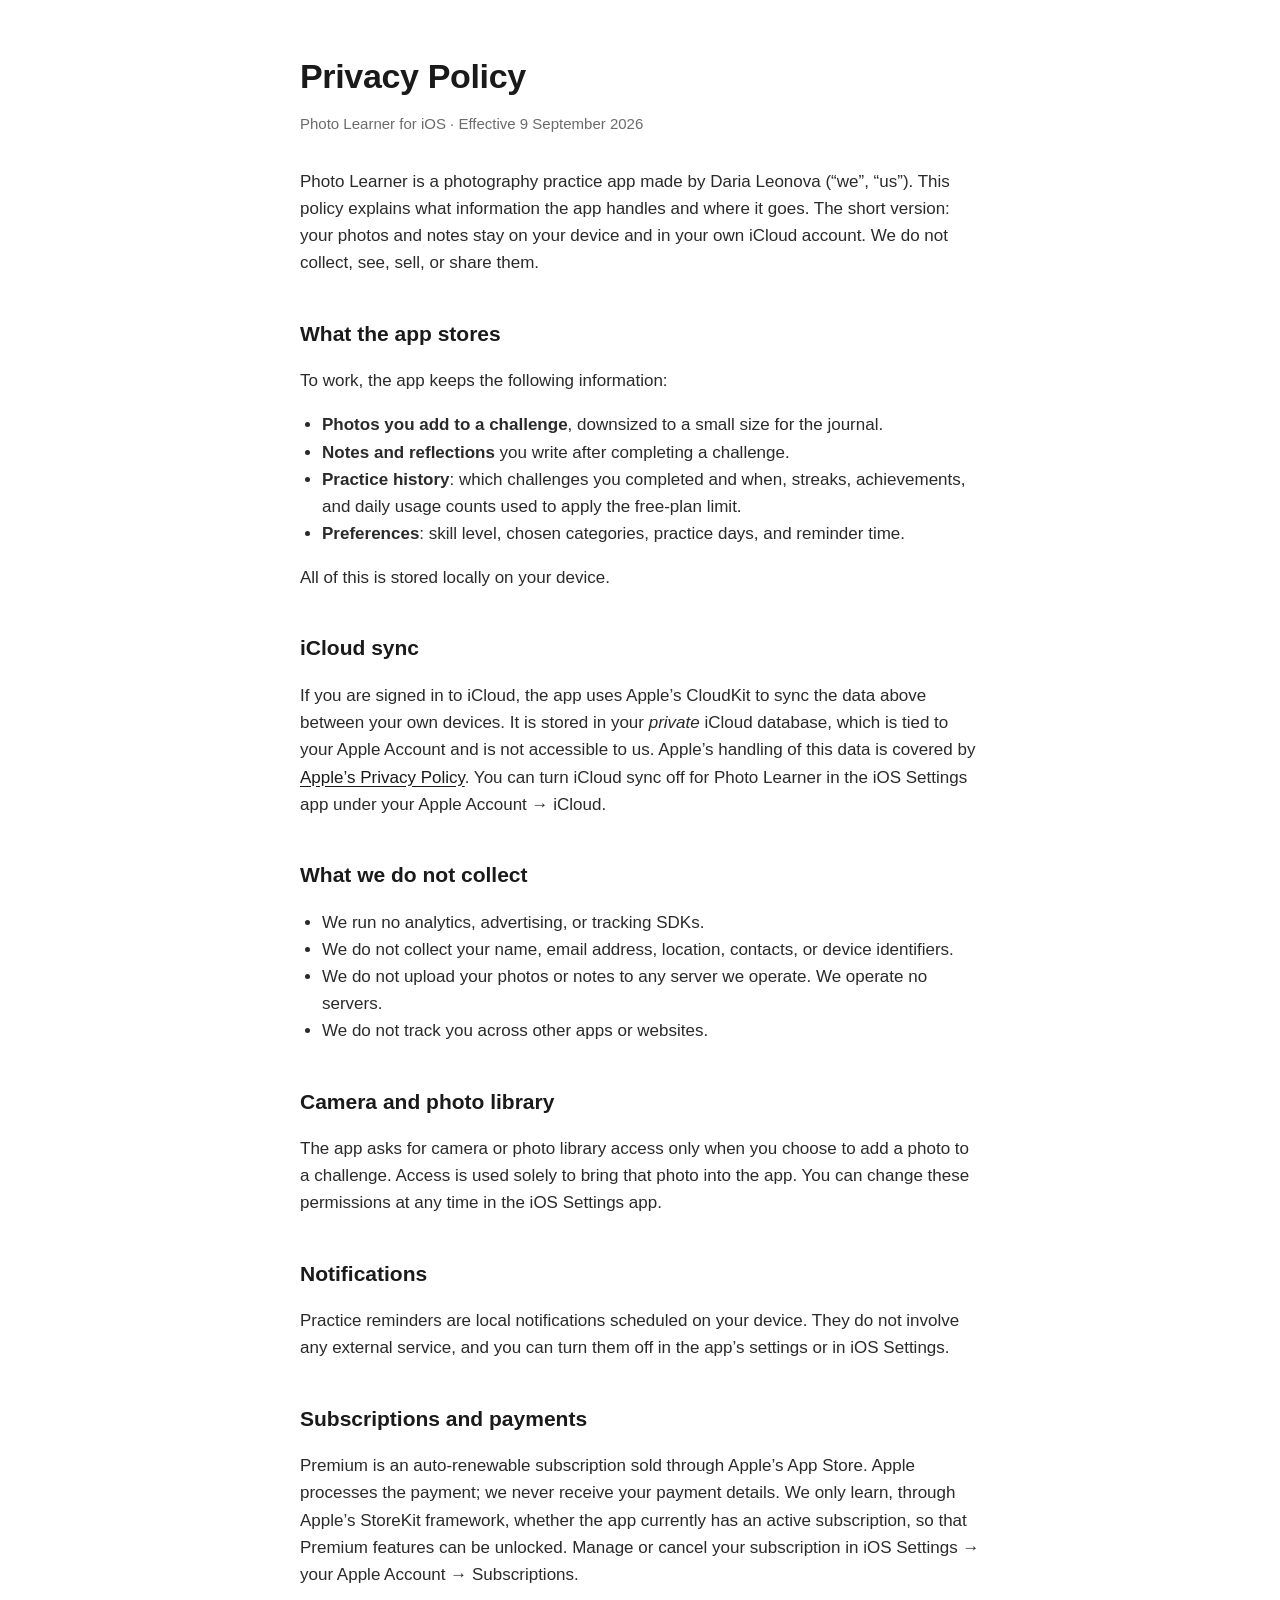
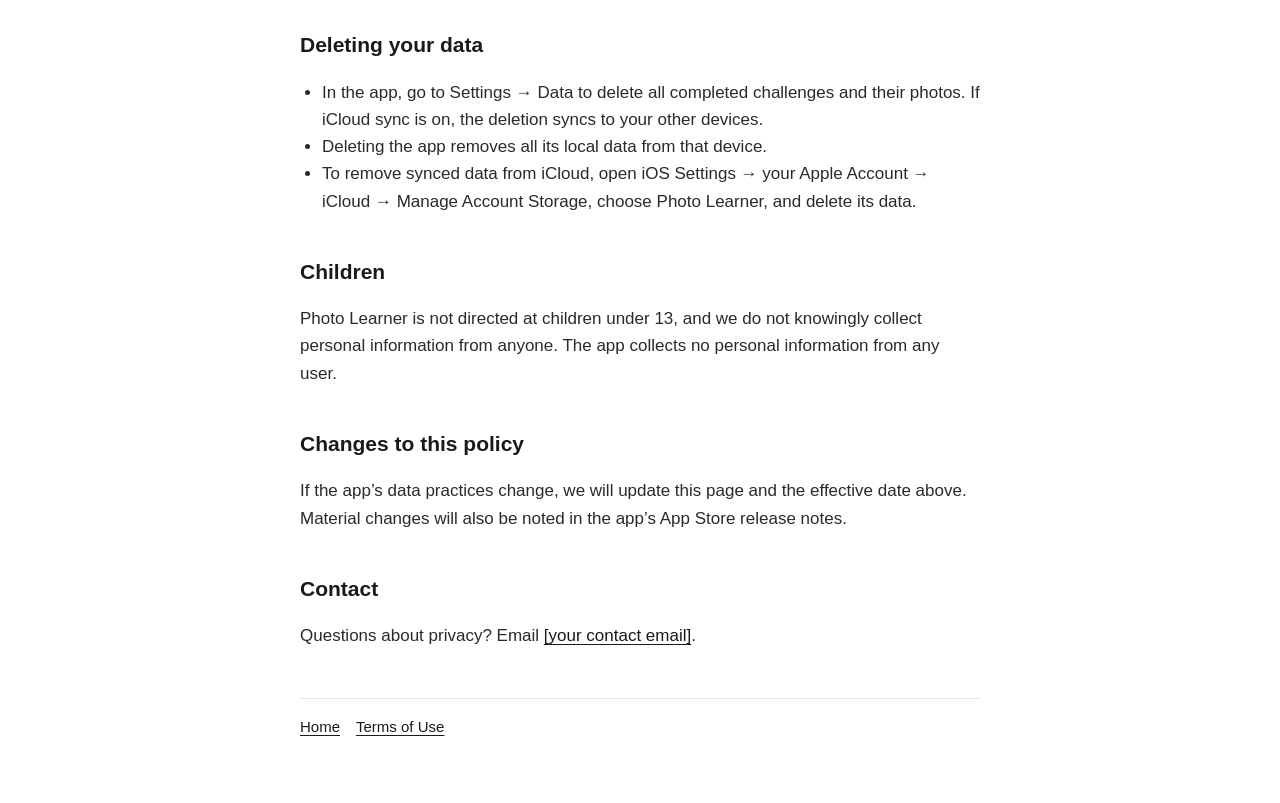
==== privacy.html @ 89b7b3da "Privacy policy and terms of use" ====
<!doctype html>
<html lang="en">
<head>
  <meta charset="utf-8">
  <meta name="viewport" content="width=device-width, initial-scale=1">
  <title>Photo Learner — Privacy Policy</title>
  <link rel="stylesheet" href="style.css">
</head>
<body>
<main>
  <h1>Privacy Policy</h1>
  <p class="meta">Photo Learner for iOS · Effective 9 September 2026</p>

  <p>Photo Learner is a photography practice app made by Daria Leonova (“we”, “us”). This policy explains what information the app handles and where it goes. The short version: your photos and notes stay on your device and in your own iCloud account. We do not collect, see, sell, or share them.</p>

  <h2>What the app stores</h2>
  <p>To work, the app keeps the following information:</p>
  <ul>
    <li><strong>Photos you add to a challenge</strong>, downsized to a small size for the journal.</li>
    <li><strong>Notes and reflections</strong> you write after completing a challenge.</li>
    <li><strong>Practice history</strong>: which challenges you completed and when, streaks, achievements, and daily usage counts used to apply the free-plan limit.</li>
    <li><strong>Preferences</strong>: skill level, chosen categories, practice days, and reminder time.</li>
  </ul>
  <p>All of this is stored locally on your device.</p>

  <h2>iCloud sync</h2>
  <p>If you are signed in to iCloud, the app uses Apple’s CloudKit to sync the data above between your own devices. It is stored in your <em>private</em> iCloud database, which is tied to your Apple Account and is not accessible to us. Apple’s handling of this data is covered by <a href="https://www.apple.com/legal/privacy/">Apple’s Privacy Policy</a>. You can turn iCloud sync off for Photo Learner in the iOS Settings app under your Apple Account → iCloud.</p>

  <h2>What we do not collect</h2>
  <ul>
    <li>We run no analytics, advertising, or tracking SDKs.</li>
    <li>We do not collect your name, email address, location, contacts, or device identifiers.</li>
    <li>We do not upload your photos or notes to any server we operate. We operate no servers.</li>
    <li>We do not track you across other apps or websites.</li>
  </ul>

  <h2>Camera and photo library</h2>
  <p>The app asks for camera or photo library access only when you choose to add a photo to a challenge. Access is used solely to bring that photo into the app. You can change these permissions at any time in the iOS Settings app.</p>

  <h2>Notifications</h2>
  <p>Practice reminders are local notifications scheduled on your device. They do not involve any external service, and you can turn them off in the app’s settings or in iOS Settings.</p>

  <h2>Subscriptions and payments</h2>
  <p>Premium is an auto-renewable subscription sold through Apple’s App Store. Apple processes the payment; we never receive your payment details. We only learn, through Apple’s StoreKit framework, whether the app currently has an active subscription, so that Premium features can be unlocked. Manage or cancel your subscription in iOS Settings → your Apple Account → Subscriptions.</p>

  <h2>Deleting your data</h2>
  <ul>
    <li>In the app, go to Settings → Data to delete all completed challenges and their photos. If iCloud sync is on, the deletion syncs to your other devices.</li>
    <li>Deleting the app removes all its local data from that device.</li>
    <li>To remove synced data from iCloud, open iOS Settings → your Apple Account → iCloud → Manage Account Storage, choose Photo Learner, and delete its data.</li>
  </ul>

  <h2>Children</h2>
  <p>Photo Learner is not directed at children under 13, and we do not knowingly collect personal information from anyone. The app collects no personal information from any user.</p>

  <h2>Changes to this policy</h2>
  <p>If the app’s data practices change, we will update this page and the effective date above. Material changes will also be noted in the app’s App Store release notes.</p>

  <h2>Contact</h2>
  <p>Questions about privacy? Email <a href="mailto:[your contact email]">[your contact email]</a>.</p>

  <nav><a href="index.html">Home</a><a href="terms.html">Terms of Use</a></nav>
</main>
</body>
</html>
---- style.css ----
:root { color-scheme: light; }
body {
  margin: 0;
  padding: 0 24px 64px;
  background: #ffffff;
  color: #1a1a1a;
  font: 17px/1.6 -apple-system, BlinkMacSystemFont, "SF Pro Text", "Helvetica Neue", Helvetica, Arial, sans-serif;
}
main { max-width: 680px; margin: 0 auto; }
h1 { font-size: 34px; line-height: 1.2; margin: 56px 0 8px; letter-spacing: -0.01em; }
h2 { font-size: 21px; margin: 40px 0 8px; }
p, li { color: #2a2a2a; }
.meta { color: #6b6b6b; font-size: 15px; margin-bottom: 32px; }
a { color: #1a1a1a; text-decoration: underline; text-underline-offset: 3px; }
nav { margin-top: 48px; padding-top: 16px; border-top: 1px solid #e5e5e5; font-size: 15px; color: #6b6b6b; }
nav a { margin-right: 16px; }
ul { padding-left: 22px; }
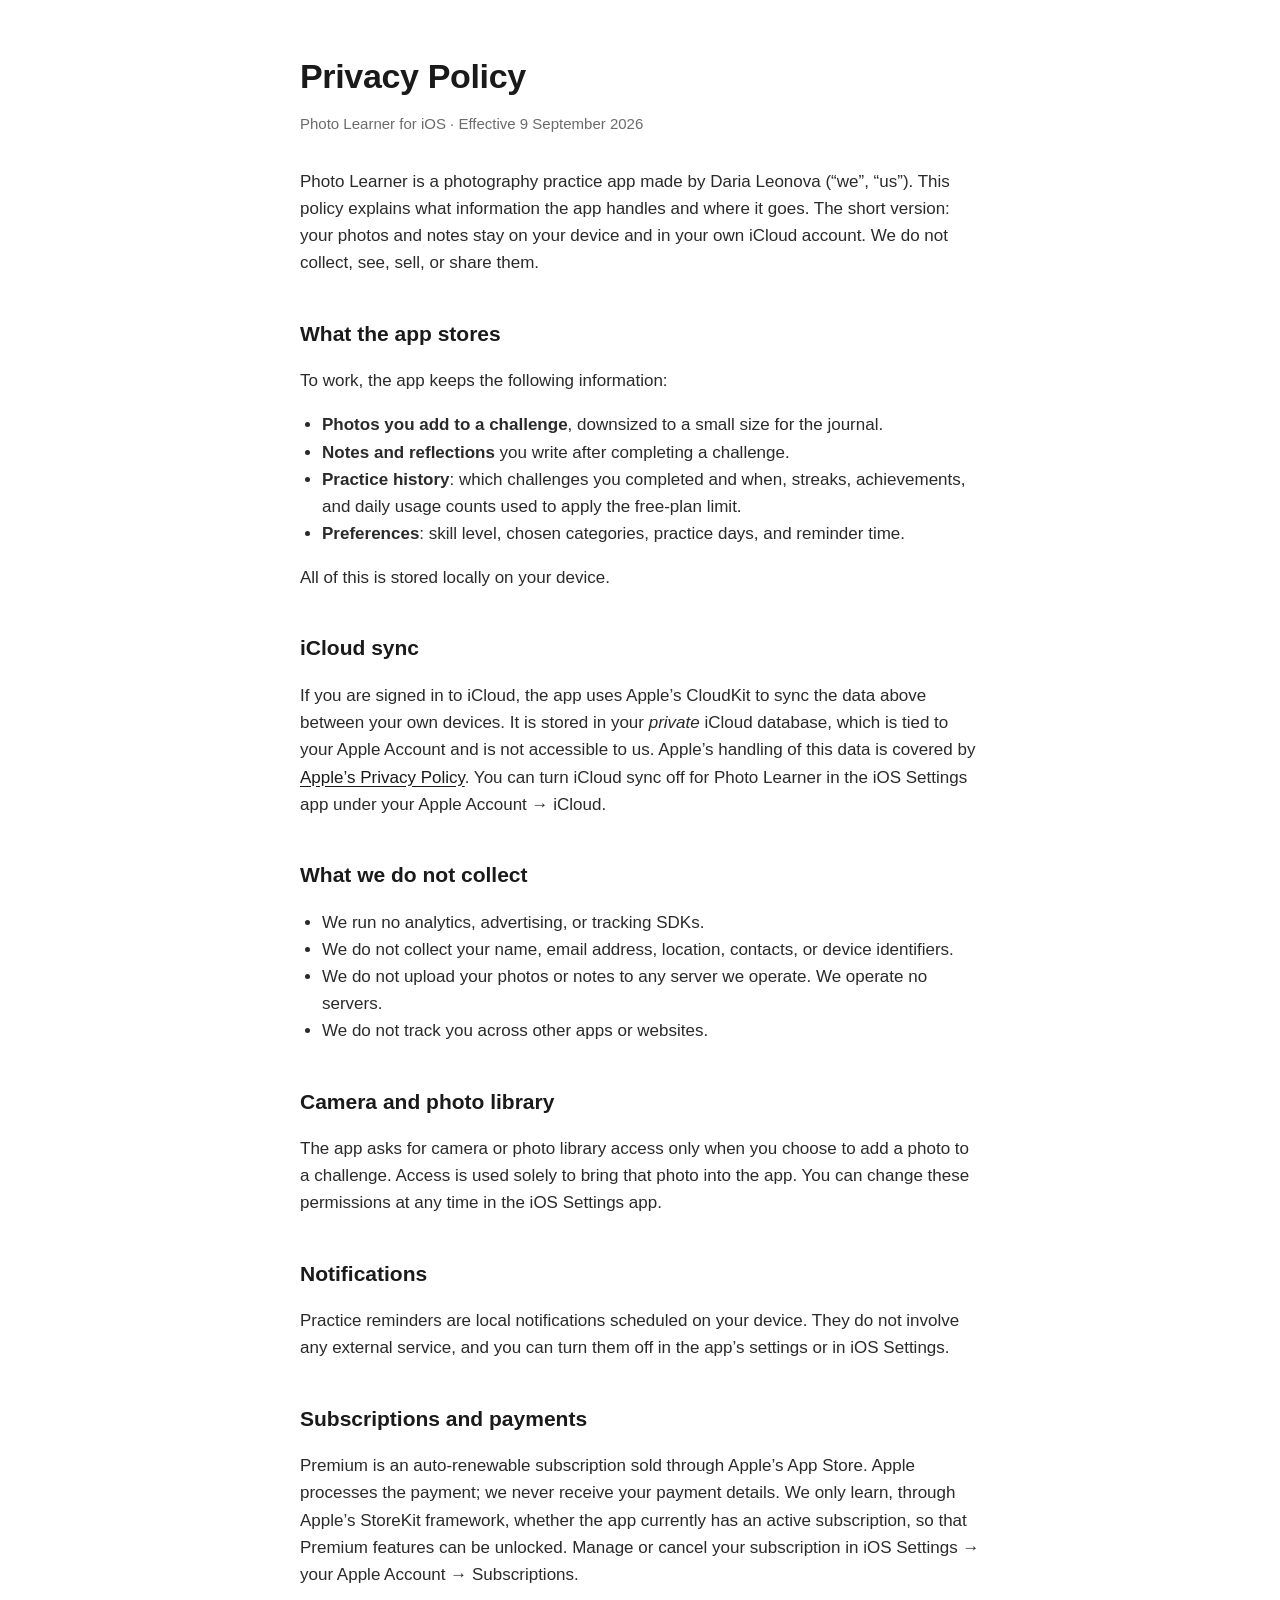
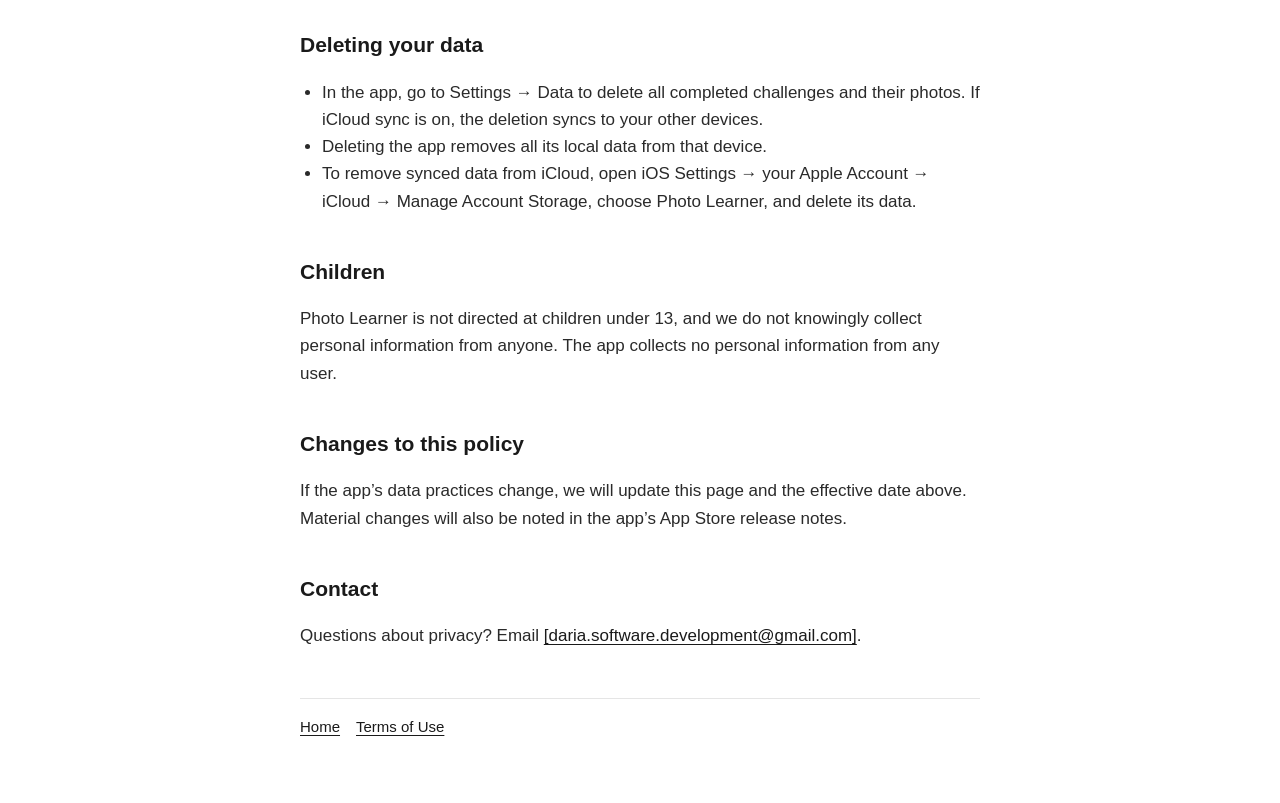
==== commit 7fc0bdd0: "Update contact email in privacy policy" ====
--- a/privacy.html
+++ b/privacy.html
@@ -57,7 +57,7 @@
   <p>If the app’s data practices change, we will update this page and the effective date above. Material changes will also be noted in the app’s App Store release notes.</p>
 
   <h2>Contact</h2>
-  <p>Questions about privacy? Email <a href="mailto:[your contact email]">[your contact email]</a>.</p>
+  <p>Questions about privacy? Email <a href="mailto:[daria.software.development@gmail.com]">[daria.software.development@gmail.com]</a>.</p>
 
   <nav><a href="index.html">Home</a><a href="terms.html">Terms of Use</a></nav>
 </main>
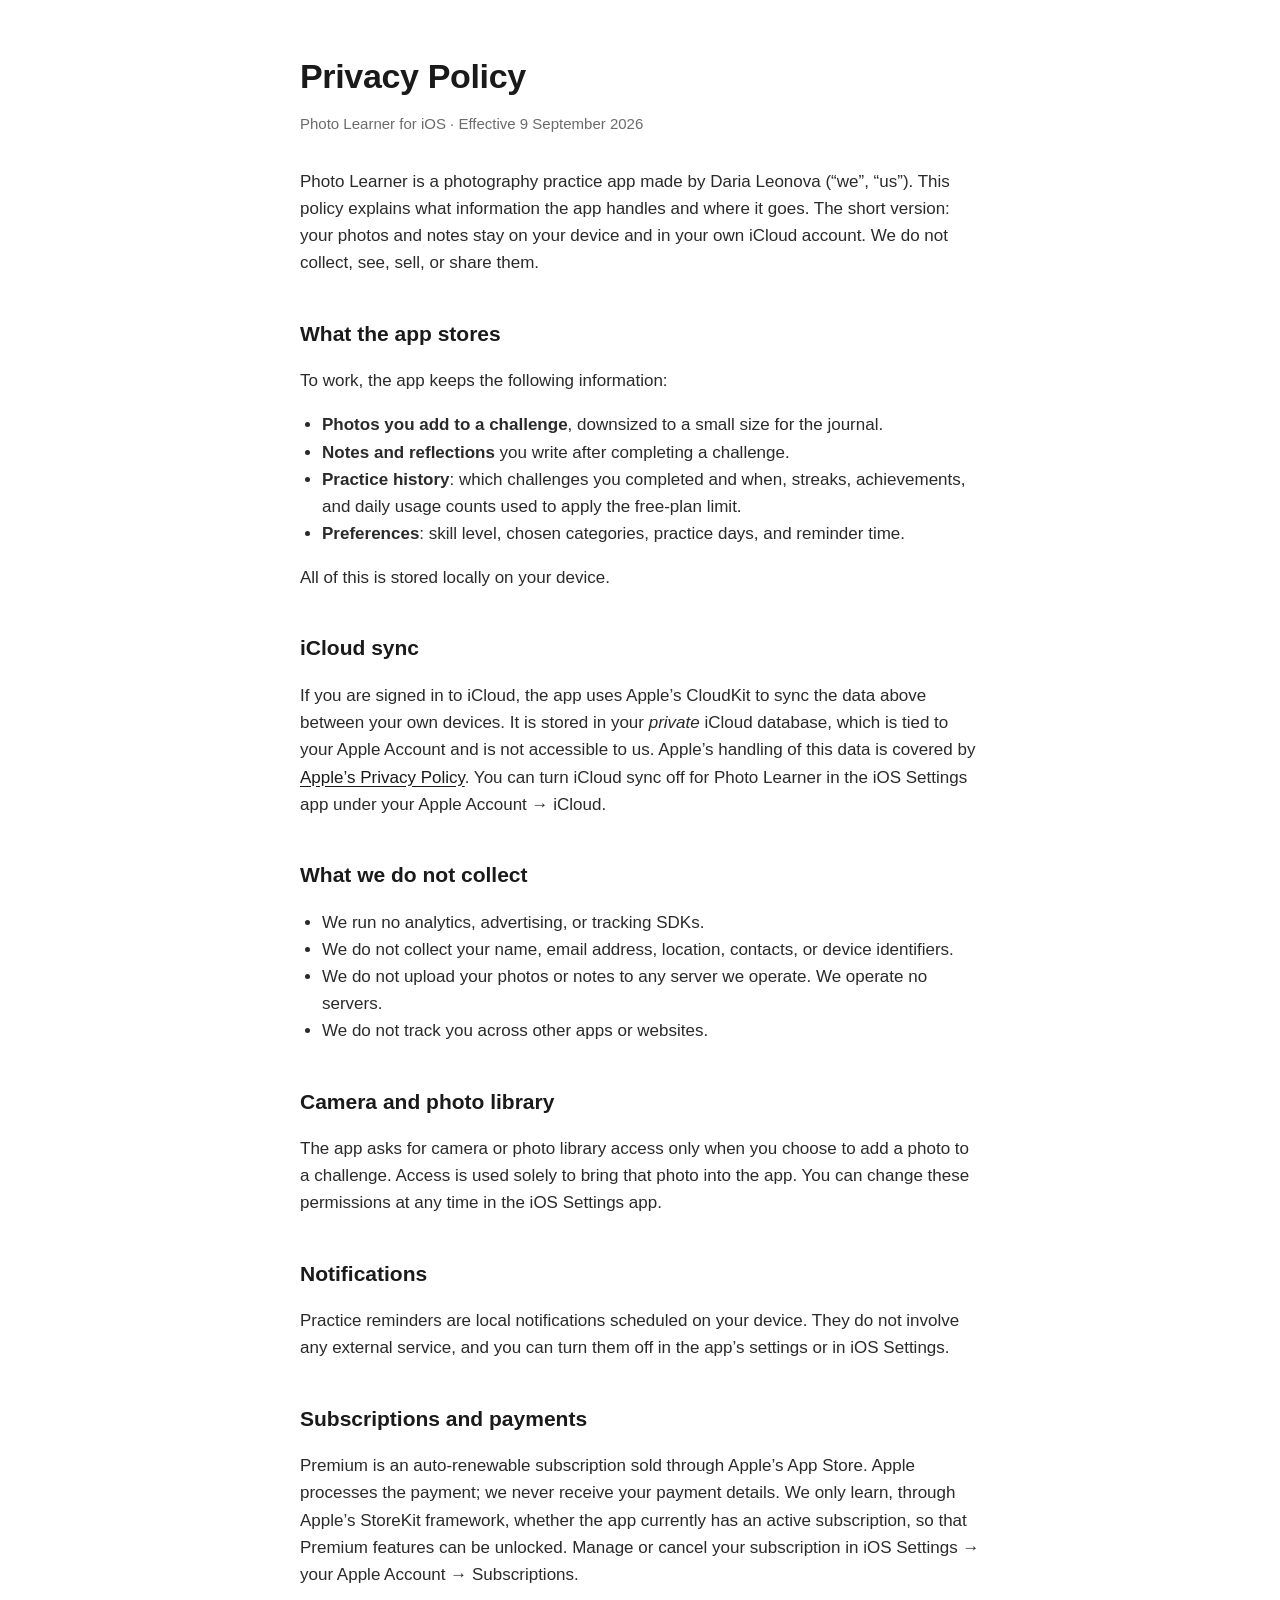
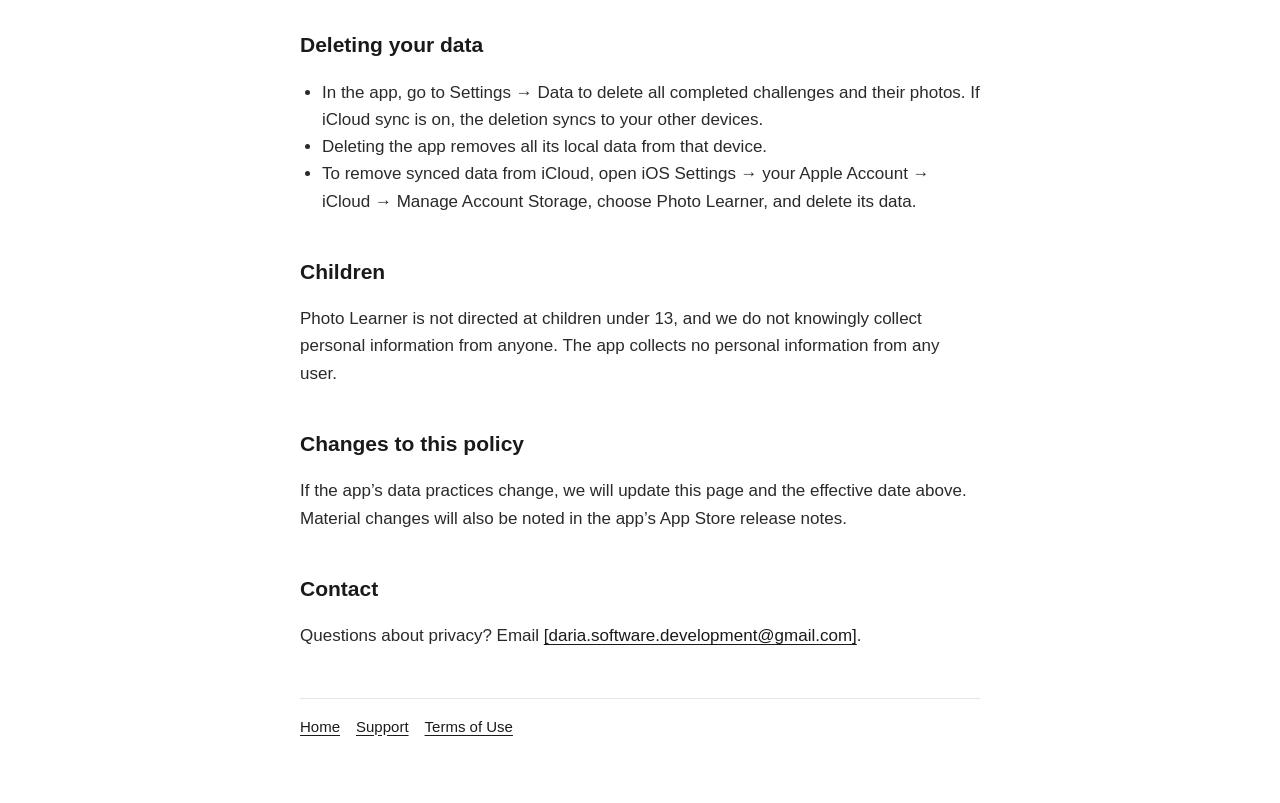
==== commit 117f1bd8: "support" ====
--- a/privacy.html
+++ b/privacy.html
@@ -59,7 +59,7 @@
   <h2>Contact</h2>
   <p>Questions about privacy? Email <a href="mailto:[daria.software.development@gmail.com]">[daria.software.development@gmail.com]</a>.</p>
 
-  <nav><a href="index.html">Home</a><a href="terms.html">Terms of Use</a></nav>
+  <nav><a href="index.html">Home</a><a href="support.html">Support</a><a href="terms.html">Terms of Use</a></nav>
 </main>
 </body>
 </html>
--- a/style.css
+++ b/style.css
@@ -15,3 +15,13 @@
 nav { margin-top: 48px; padding-top: 16px; border-top: 1px solid #e5e5e5; font-size: 15px; color: #6b6b6b; }
 nav a { margin-right: 16px; }
 ul { padding-left: 22px; }
+details { border-bottom: 1px solid #e5e5e5; }
+h2 + details { margin-top: 16px; border-top: 1px solid #e5e5e5; }
+summary { display: block; position: relative; padding: 14px 36px 14px 0; font-weight: 500; color: #1a1a1a; cursor: pointer; list-style: none; }
+summary::-webkit-details-marker { display: none; }
+summary::before, summary::after { content: ""; position: absolute; top: calc(14px + 0.8em); right: 4px; width: 13px; height: 1.5px; margin-top: -0.75px; background: #6b6b6b; transition: transform 0.2s ease; }
+summary::after { transform: rotate(90deg); }
+details[open] > summary::after { transform: rotate(0deg); }
+summary + * { margin-top: 0; }
+details > :last-child { margin-bottom: 20px; }
+@media (prefers-reduced-motion: reduce) { summary::after { transition: none; } }
